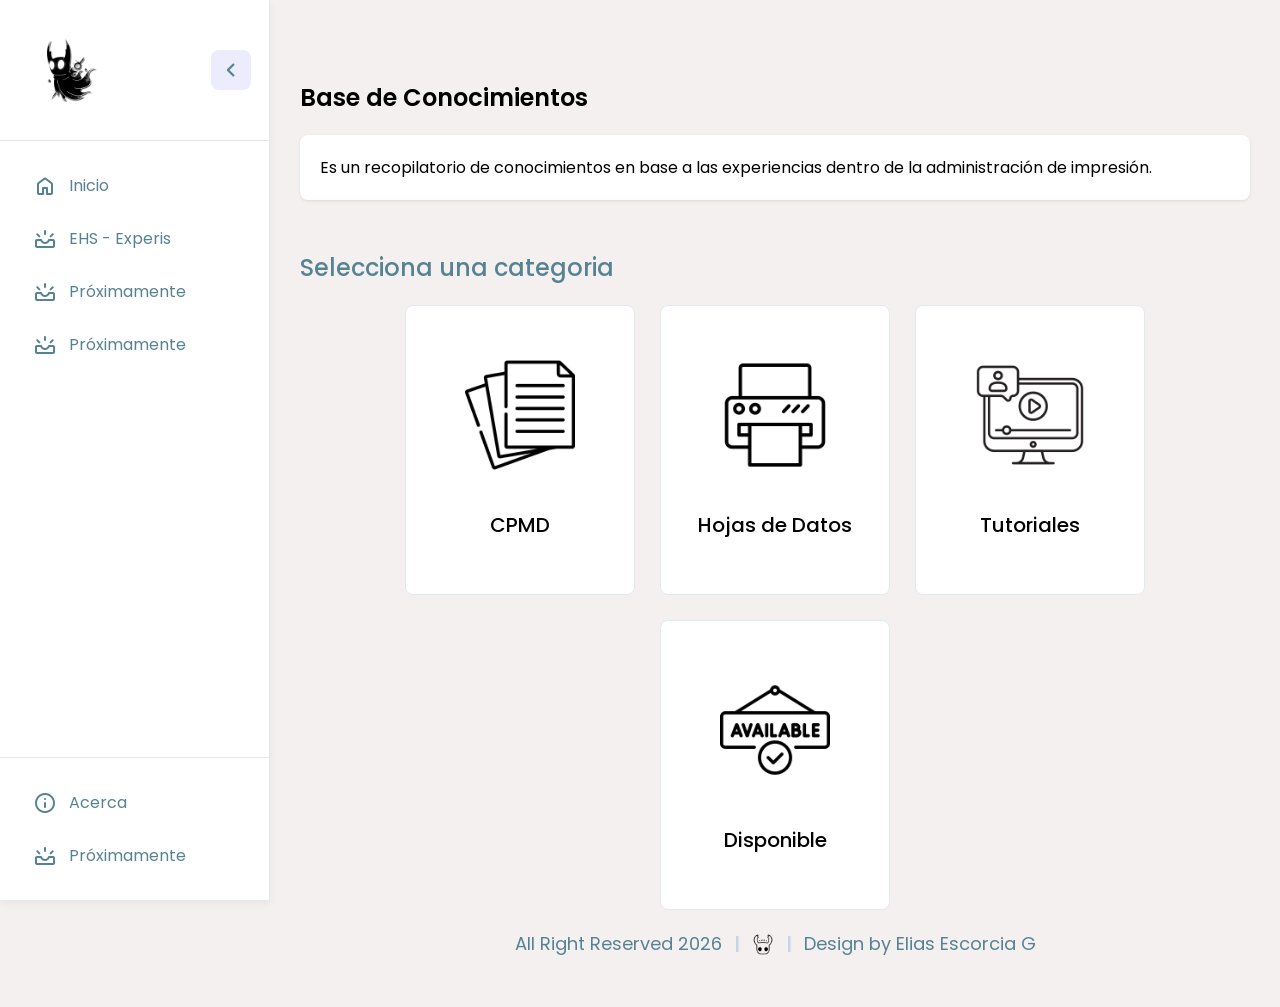
==== index.html @ 014ab872 "Updates EHS" ====
<!DOCTYPE html>
<html lang="en">
<head>
    <meta charset="UTF-8">
    <meta name="viewport" content="width=device-width, initial-scale=1.0">
    <title>Base de Conocimientos</title>
    <link rel="icon" type="image/png" href="Images/favicon.png">
    <!--linking icons from google-->
    <link rel="stylesheet" href="https://fonts.googleapis.com/css2?family=Material+Symbols+Rounded:opsz,wght,FILL,GRAD@24,400,0,0" />
    <link rel="stylesheet" href="https://fonts.googleapis.com/css2?family=Material+Symbols+Outlined:opsz,wght,FILL,GRAD@20..48,100..700,0..1,-50..200&icon_names=menu" />
    <link rel="stylesheet" href="CSS/style.css">
    <link rel="stylesheet" href="CSS/footer.css">
    <link rel="stylesheet" href="CSS/EHS-Layout.css">
</head>
<body>
    <nav class="site-nav">
        <button class="sidebar-toggle">
                <span class="material-symbols-outlined">menu</span>
            </button>
    </nav>
    <div class="container">
        <aside class="sidebar">
        <header class="sidebar-header">
            <img src="Images/logo.png" alt="Logo-Osas" class="header-logo">
            <button class="sidebar-toggle">
                <span class="material-symbols-rounded">chevron_left</span>
            </button>
        </header>
        <div class="sidebar-content">
            <ul class="menu-list">
                 <li class="menu-item">
                    <a onclick="loadPage('Pages/home.html')" class="menu-link">
                        <span class="material-symbols-rounded">home</span>
                        <span class="menu-label">Inicio</span>
                        </a>
                </li>

                <li class="menu-item">
                   <a onclick="loadPage('Pages/EHS.html')" class="menu-link">
                        <span class="material-symbols-rounded">upcoming</span>
                        <span class="menu-label">EHS - Experis</span>
                    </a>
                </li>

                <li class="menu-item">
                    <a href="#" class="menu-link">
                        <span class="material-symbols-rounded">upcoming</span>
                         <span class="menu-label">Próximamente</span>
                    </a>
                </li>

                <li class="menu-item">
                    <a href="#" class="menu-link">
                        <span class="material-symbols-rounded">upcoming</span>
                        <span class="menu-label">Próximamente</span>
                    </a>
                </li>
            </ul>
        </div>

        <div class="sidebar-footer">
            <ul class="menu-list">
                <li class="menu-item">
                    <a onclick="loadPage('Pages/about.html')" class="menu-link">
                        <span class="material-symbols-rounded">info</span>
                        <span class="menu-label">Acerca</span>
                    </a>
                </li>

                <li class="menu-item">
                    <a href="#" class="menu-link">
                        <span class="material-symbols-rounded">upcoming</span>
                        <span class="menu-label">Próximamente</span>
                    </a>
                </li> 
            </ul>
        </div>
        </aside>
        <main class="main-content">
                <div id="content">
                </div>
                <footer class="site-footer">
                    <span>All Right Reserved 2026</span>
                    <span class="footer-separator">|</span>
                    <img src="Images/favicon.png"
                        alt="Favicon"
                        class="footer-logo">
                    <span class="footer-separator">|</span>
                    <span>Design by Elias Escorcia G</span>
                </footer>
        </main>
    </div>   
    <script src="JS/Colapsable.js"></script>
    <script src="JS/apps.js"></script>
  
</body>

</html>
---- CSS/style.css ----
/* Import */
@import url('https://fonts.googleapis.com/css2?family=Poppins:ital,wght@0,400;0,600;0,700;1,500&display=swap');


*{
    margin:0;
    padding:0;
    box-sizing:border-box;
    font-family: "Poppins", sans-serif;
}

:root{
--color-text-primary: #568393;
--color-text-placeholder: #798eae;
--color-bg-primary: #f5f0f0;
--color-bg-secondary: #ececfd;
--color-bg-sidebar: #fff;
--color-border-hr: #e2e8f0;
--color-hover-primary: #024ad8;
--color-hover-secondary: #ff5050;
--color-shadow: rgba(0, 0, 0, 0.05);
--color-text-secondary: #fff;
--color-text-span: #000;
}

body{
    background: var(--color-bg-primary);
}

/* SIDEBAR */

.sidebar{
   position: sticky;
   top: 0;
   height: 100vh;
   width: 270px;
   display: flex;
   flex-direction: column;
   flex-shrink: 0;
   background:var(--color-bg-sidebar);
   border-right: 1px solid var(--color-border-hr);
   box-shadow: 0 3px 9px var(--color-shadow);
   transition: width 0.4s ease;
}

.sidebar.collapsed {
    width: 90px;
}

.sidebar .sidebar-header{
    display: flex;
    padding: 20px 18px;
    align-items: center;
    justify-content: space-between;
    border-bottom: 1px solid var(--color-border-hr);
}

.sidebar-header .header-logo{
    width: 100px;
    height: 100px;
    object-fit: cover;
    display: block;
    border-radius: 50%;
    transition: opacity 0.4s ease;
}

.sidebar.collapsed .sidebar-header .header-logo{
    opacity: 0;
    pointer-events: none;
}

.site-nav .sidebar-toggle,
.sidebar-header .sidebar-toggle{
    height: 40px;
    width: 40px;
    border: none;
    position: absolute;
    right: 18px;
    border-radius: 8px;
    cursor: pointer;
    display: flex;
    align-items: center;
    justify-content: center;
    color: var(--color-text-primary);
    background:var(--color-bg-secondary);
    transition: 0.4s ease;
}

.sidebar.collapsed .sidebar-header .sidebar-toggle{
    height: 48px;
    width: 50px;
    transform: translateX(-2px);
}

.site-nav .sidebar-toggle:hover,
.sidebar-header .sidebar-toggle:hover{
    background: var(--color-hover-secondary);
}

.sidebar-header .sidebar-toggle span{
    font-size: 1.75rem;
    transition: transform 0.4s ease;
}

.sidebar.collapsed .sidebar-toggle span {
    transform: rotate(180deg);
}

.sidebar .sidebar-content{
    flex: 1;
    padding: 20px 18px;
    overflow: hidden auto;
    scrollbar-width: none;
    scrollbar-color: var(--color-text-placeholder) transparent;
}

.sidebar.collapsed .sidebar-content {
    scrollbar-width: none;
}

.sidebar-content .menu-list {
    display: flex;
    gap: 4px;
    flex-direction: column;
    list-style: none;
}

.menu-list .menu-link {
    text-decoration: none;
    display: flex;
    align-items: center;
    gap: 12px;
    white-space: nowrap;
    padding: 12px 15px;
    border-radius: 8px;
    color: var(--color-text-primary);
    transition: 0.3s ease;
}

.menu-link .menu-label{
    transition: 0.3s ease;
}

.sidebar.collapsed .menu-link .menu-label {
    opacity: 0;
    pointer-events: none;
}

.menu-list .menu-link:is(:hover, .active) {
    color: #fff;
    background: var(--color-hover-primary) ;
}

.sidebar .sidebar-footer {
    padding: 20px 18px;
    white-space: nowrap;
    border-top: 1px solid var(--color-border-hr);
}

.sidebar-footer .menu-list {
    display: flex;
    gap: 4px;
    flex-direction: column;
    list-style: none;
}

.site-nav {
    position: sticky;
    display: none;
    top: 0;
    padding: 15px 20px;
    background: var(--color-bg-primary);
    border-bottom: 1px solid var(--color-border-hr);
}

.site-nav .sidebar-toggle {
    position: unset;
}

.container {
    display: flex;
    min-height: 100vh;
}

.main-content{
    flex:1;
    display:flex;
    flex-direction:column;
    min-height:100vh;
    width:100%;
    padding:30px;
}

#content{
    flex:1;
}

.main-content .page-title {
    font-size: 1.5rem;
    font-weight: 600;
    margin-bottom: 20px;
    margin-top: 50px;
}

.main-content .card {
    border-radius: 8px;
    padding: 20px;
    background-color: var(--color-bg-sidebar);
    box-shadow: 0 1px 3px rgba(0, 0, 0, 0.1);
}

.categories {
    margin-top: 50px;
}

.categories h2 {
    margin-bottom: 25px;
    color: var(--color-text-primary);
    margin-bottom: 20px;
    font-size: 1.5rem;
    font-weight: 500;
}

.tickets {
    display: flex;
    flex-wrap: wrap;
    gap: 25px;
    justify-content: center;
}

.ticket {
    width: 230px;
    height: 290px;
    background: var(--color-bg-sidebar);
    border-radius: 8px;
    text-decoration: none;
    display: flex;
    flex-direction: column;
    justify-content: center;
    align-items: center;
    border: 1px solid var(--color-border-hr);
    transition: all 0.3s ease;
}

.ticket img {
    width: 110px;
    margin-bottom: 20px;
}

.icon-white {
    display: none;
}

.ticket span {
    font-size: 1.25rem;
    font-weight: 500;
    margin-top: 20px;
    color: var(--color-text-span);
}

.ticket:hover {
    background: var(--color-hover-primary);
}

.ticket:hover span {
    color: var(--color-text-secondary);
}

.ticket:hover .icon-black {
    display: none;
}

.ticket:hover .icon-white {
    display: block;
}

.about-page{
    position:relative;
    width:100%;
    min-height:80vh;
    background-image:url('../Images/bg-about.png');
    border-radius:12px;
    background-size:cover;
    background-position:center;
    background-repeat:no-repeat;
    overflow:hidden;
    justify-content:center;
    align-items:center;
}

.under-construction{
    position:relative;
    width:100%;
    min-height:80vh;
    background-image:url('../Images/under-construction.jpg');
    border-radius:12px;
    background-size:cover;
    background-position:center;
    background-repeat:no-repeat;
    overflow:hidden;
    justify-content:center;
    align-items:center;
}

.built-in{
    position:relative;
    width:100%;
    min-height:90vh;
    border-radius:12px;
    background-size:cover;
    background-position:center;
    background-repeat:no-repeat;
    overflow:hidden;
    justify-content:center;
    align-items:center;
}

/* Capa oscura para proteger la lectura */

.about-overlay{
    position:absolute;
    inset:0;
    background:rgba(5, 21, 63, 0.40);
    display:flex;
    align-items:center;
}

/* Contenido */

.about-content{
    margin:0 auto;
    max-width:1100px;
    padding:80px;
    color:white;
}

.about-label{
    display:block;
    font-size:14px;
    letter-spacing:3px;
    text-transform:uppercase;
    margin-bottom:20px;
    opacity:.9;
}

.about-title{
    font-size:50px;
    font-weight:600;
    line-height:1.1;
    margin-bottom:30px;
    text-justify:justify;
    margin-bottom: 120px;
}

.about-description{
    margin-top:20px;
    font-size:18px;
    line-height:1.8;
    max-width:800px;
    color:rgba(255,255,255,.95);
    text-justify:justify;
    justify-content:justify;
}

.page-transition{
    opacity:0;
    transform:translateY(20px) scale(0.98);
    transition:all .4s ease;
}

.page-transition.show{
    opacity:1;
    transform:translateY(0) scale(1);
}

#content{
    width:100%;
    max-width: 1100px;
    margin: 0 auto;
    opacity: 1;
    transform: translateY(0);
    transition:
        opacity 0.35s ease,
        transform 0.35s ease;
}

#content.page-exit{
    opacity: 0;
    transform: translateY(-30px);
}

/* HEADER CPMD & DS-SM*/

.documents-page{
    background:#ffffff;
    border-radius:24px;
    padding:30px;
    box-shadow:0 4px 12px rgba(0,0,0,.05);
    width:100%;
}

.documents-header{
    display: flex;
    justify-content: space-between;
    align-items: flex-start;
    margin-bottom: 40px;
}

.docs-title{
    display: flex;
    flex-direction: column;
    gap: 10px;
}

.docs-right{
    display: flex;
    flex-direction: column;
    align-items: flex-end;
    gap: 20px;
}

.docs-title p{
    color:#64748b;
    font-size:1.1rem;
}

/* BOTONES SUPERIORES */

.docs-nav{
    display:flex;
    gap:12px;
}

.docs-nav button{
    background:#F3F4F6;
    border:none;
    border-radius:12px;
    padding:12px 18px;
    cursor:pointer;
    font-size:0.95rem;
    font-weight:500;
    color:#374151;
    transition:all .3s ease;
}

.docs-nav button:hover{
    background:#024AD8;
    color:#ffffff;
}

.alter-link.active{
    background:#024AD8;
    color:#fff;
}

/* TOOLBAR */

.docs-toolbar{
    display: flex;
    justify-content: flex-end;
}

/* SEARCH */

.docs-toolbar input{
    width:320px;
    height:46px;
    border:1px solid #E5E7EB;
    border-radius:12px;
    padding:0 16px;
    outline:none;
    background:#FAFAFA;
    font-size:0.95rem;
    color:#374151;
}

.docs-toolbar input:focus{
    border-color:#024AD8;
    background:#fff;
}

/* TABLE CONTAINER */

.table-container{
    marign-top:20px;
    background:#ffffff;
    border-radius:16px;
    overflow:hidden;
    border:1px solid #E5E7EB;
}

/* TABLE */

.documents-table{
    width:100%;
    border-collapse:collapse;
    table-layout: fixed;
}

.documents-table thead{
    background:#F8F9FB;
}

.documents-table th{
    padding:18px;
    text-align:left;
    font-size:0.95rem;
    font-weight:600;
    color:#374151;
}

.documents-table th:nth-child(1){
    width:80px;
}

.documents-table th:nth-child(2){
    width:300px;
}

.documents-table th:nth-child(3){
    width:auto;
}

.documents-table th:nth-child(4){
    width:160px;
}

.documents-table th:nth-child(5){
    width:180px;
}

.documents-table td{
    padding:18px;
    border-top:1px solid #F1F1F1;
    color:#4B5563;
    font-size:0.95rem;
}

/* HOVER FILAS */

.documents-table tbody tr:hover{
    background:#F8FBFF;
}

/* STATUS */

.status-available{
    display:inline-flex;
    align-items:center;
    justify-content:center;
    min-width:100px;
    padding:8px 16px;
    border-radius:20px;
    font-size:.85rem;
    font-weight:500;
    background:#DDF8E8;
    color:#16A34A;
}

/* DOWNLOAD BUTTON */

.download-btn{
    display:inline-block;
    background: var:(--color-bg-secondary);
    color: var(--color-text-primary);
    text-decoration:none;
    padding:8px 16px;
    border-radius:10px;
    font-size:0.90rem;
    font-weight:500;
    transition:.3s ease;
}

.download-btn:hover{
    background:#0138A6;
    color:#ffffff;
}


@media(max-width: 1100px) {
    body::before {
        content: "";
        position:absolute;
        inset: 0;
        z-index: 10;
        opacity: 0;
        pointer-events: none;
        background: rgba(0, 0, 0, 0.4);
        transition: 0.4s ease;
    }

     body:has(.sidebar:not(.collapsed))::before {
        opacity: 1;
        pointer-events: auto;
     }

    .site-nav{
        display: block;
    }
    .sidebar {
        position: fixed;
        left: 0;
        width: 270px;
        height: 100%;
        z-index: 20;
        transition: left 0.4s ease;

    }

    .sidebar.collapsed {
        left: -270px;
        width: 270px;
    }

    .tickets {
        justify-content: center;
    }

    .about-content{
        padding: 40px;
        justify-content: center;
    }

    .about-title{
        font-size: 48px;
    }

    .about-description{
        font-size: 18px;
    }

    .docs-header{
        flex-direction:column;
        align-items:flex-start;
        gap:20px;
    }

    .docs-nav{
        flex-wrap:wrap;
    }

    .docs-toolbar{
        justify-content:flex-start;
    }

    .docs-toolbar input{
        width:100%;
        max-width:400px;
    }

    .table-container{
        overflow-x:auto;
    }

    .documents-table{
        min-width:900px;
    }

}

@keyframes slideUpPage {

    from{
        opacity:0;
        transform:translateY(50px);
    }

    to{
        opacity:1;
        transform:translateY(0);
    }

}
---- CSS/footer.css ----
:root{
--color-text-primary: #568393;
--color-text-placeholder: #798eae;
--color-bg-primary: #f5f0f0;
--color-bg-secondary: #ececfd;
--color-bg-sidebar: #fff;
--color-border-hr: #e2e8f0;
--color-hover-primary: #024ad8;
--color-hover-secondary: #ff5050;
--color-shadow: rgba(0, 0, 0, 0.05);
--color-text-secondary: #fff;
--color-text-span: #000;
}


/* ==========================
   FOOTER
========================== */

.site-footer{
    display:flex;
    justify-content:center;
    align-items:center;
    gap:12px;
    padding:20px 0;
    color: var(--color-text-primary);
    font-size:18px;
}

#footer-container{
    max-width:1200px;
    margin:0 auto;
}

.footer-logo{
    width:22px;
    height:22px;
    object-fit:contain;
}

.footer-separator{
    color:#CBD5E1;
    font-weight:600;
}

@media(max-width:768px){

    .site-footer{
        flex-wrap:wrap;
        text-align:center;
    }

}
---- CSS/EHS-Layout.css ----
/* ==========================
   EHS PAGE
========================== */

/* TARJETA SUPERIOR */
.EHS-header{
    position: relative;
    margin-bottom: 50px;
}

.EHS-header::after{
    content:'';
    position:absolute;
    bottom:-25px;
    left:50%;
    transform:translateX(-50%);
    width:150px;
    height:4px;
    background:#0066cc;
    border-radius:20px;
}

.docs-title h1{
    margin-bottom: 15px;
}

.docs-title p{
    margin-bottom: 0;
}

/* CONTENEDOR VIDEO + DESCARGAS */
.ehs-container{
    margin-top: 15px;
    display: flex;
    gap: 0;
    background: rgba(255,255,255,0.55);
    border-radius: 35px;
    overflow: hidden;
    box-shadow: 0 8px 20px rgba(0,0,0,0.08);
    z-index: 1;
    position: relative;
    transform: translateY(10px);
}

/* PANEL VIDEO */

.ehs-video-panel{
    display:flex;
    justify-content:center;
    align-items:center;
    overflow:hidden;
}

.ehs-video{
    width:100%;
    height:100%;
    object-fit:contain;
    background:#000;
}

/* PANEL DOCUMENTOS */

.ehs-documents-panel{
    display:flex;
    justify-content:center;
    align-items:center;
    padding:20px 30px;
}

.ehs-documents-panel::before{
    content:"";
    position:absolute;
    left:-55px;
    top:0;
    width:120px;
    height:100%;
    border-radius:300px;
    z-index:-1;
}

/* CONTENEDOR BOTONES */

.ehs-downloads{
    width:100%;
    max-width:200px;
    margin:auto;
}

/* BOTONES */

.ehs-download-btn{
    text-decoration:none;
    width:100%;
    min-height:90px;
    border:none;
    background:rgba(255,255,255,0.35);
    backdrop-filter: blur(12px);
    -webkit-backdrop-filter: blur(12px);    
    border-radius:18px;
    cursor:pointer;
    display:flex;
    flex-direction:column;
    justify-content:center;
    align-items:center;
    gap:12px;
    padding:20px;
    transition:all .3s ease;
}

.ehs-download-btn:hover{
    background:#024AD8;
    color:#ffffff;
    transform:translateY(-3px);
}

.ehs-download-btn img{
    width:46px;
    height:46px;
    object-fit:contain;
}

.ehs-download-btn span{
    text-align:center;
    font-size:0.95rem;
    font-weight:600;
    line-height:1.4;
}

.icon_white{
    display:none;
}

.ehs-download-btn:hover .icon_black{
    display:none;
}

.ehs-download-btn:hover .icon_white{
    display:block;
}

/* RESPONSIVE */

@media(max-width:1024px){
    .ehs-container{
        flex-direction:column;
        min-height:auto;
    }

    .ehs-video-panel{
        min-height:350px;
    }

    .ehs-documents-panel{
        padding:30px;
    }
}
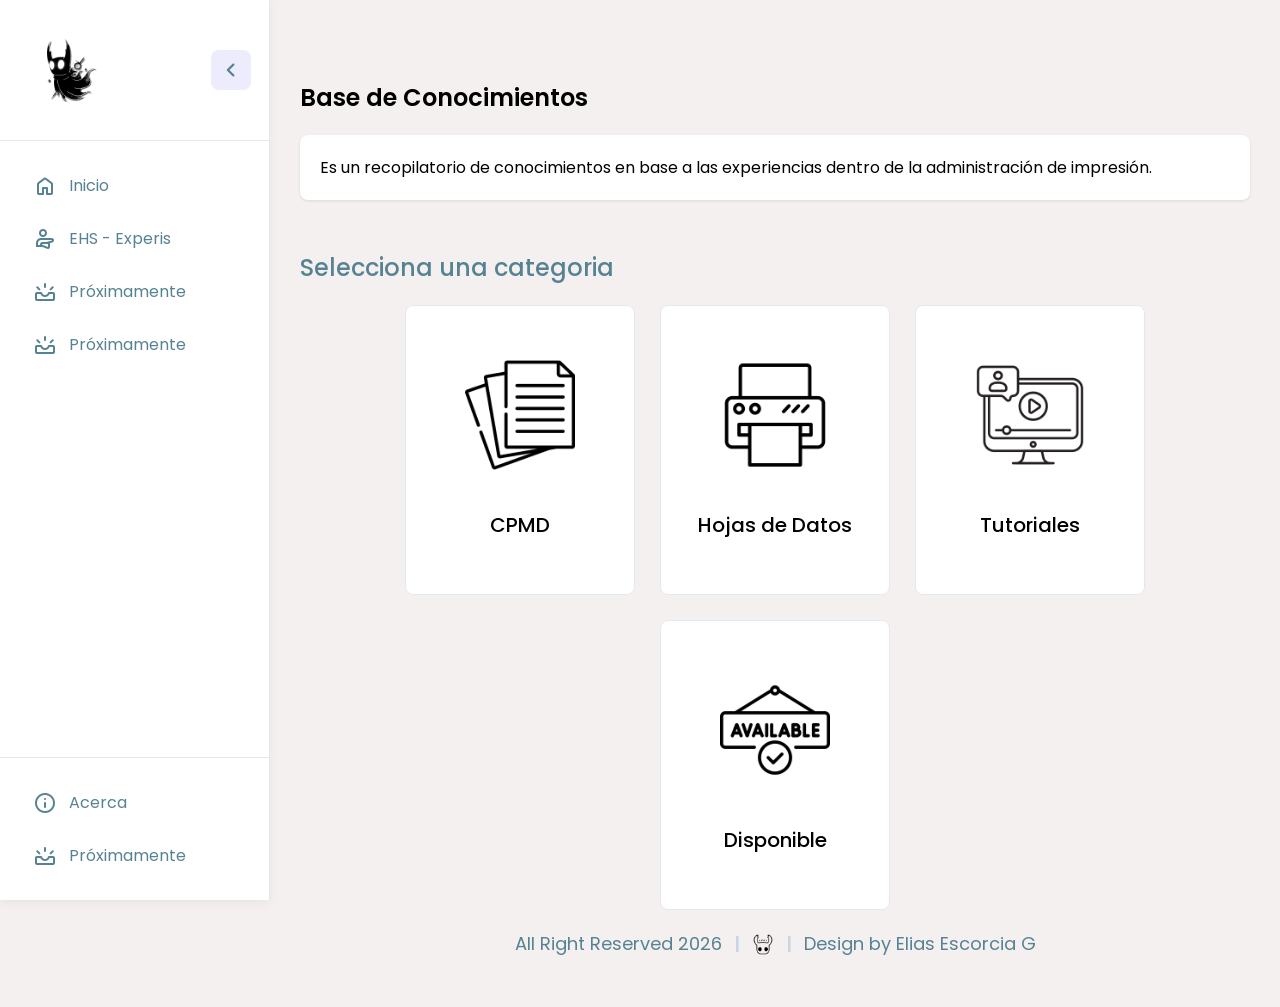
==== commit 8df7f57e: "update icon EHS" ====
--- a/index.html
+++ b/index.html
@@ -8,6 +8,7 @@
     <!--linking icons from google-->
     <link rel="stylesheet" href="https://fonts.googleapis.com/css2?family=Material+Symbols+Rounded:opsz,wght,FILL,GRAD@24,400,0,0" />
     <link rel="stylesheet" href="https://fonts.googleapis.com/css2?family=Material+Symbols+Outlined:opsz,wght,FILL,GRAD@20..48,100..700,0..1,-50..200&icon_names=menu" />
+    <link rel="stylesheet" href="https://fonts.googleapis.com/css2?family=Material+Symbols+Outlined:opsz,wght,FILL,GRAD@24,400,0,0&icon_names=physical_therapy" />
     <link rel="stylesheet" href="CSS/style.css">
     <link rel="stylesheet" href="CSS/footer.css">
     <link rel="stylesheet" href="CSS/EHS-Layout.css">
@@ -37,7 +38,7 @@
 
                 <li class="menu-item">
                    <a onclick="loadPage('Pages/EHS.html')" class="menu-link">
-                        <span class="material-symbols-rounded">upcoming</span>
+                        <span class="material-symbols-outlined">physical_therapy</span>
                         <span class="menu-label">EHS - Experis</span>
                     </a>
                 </li>
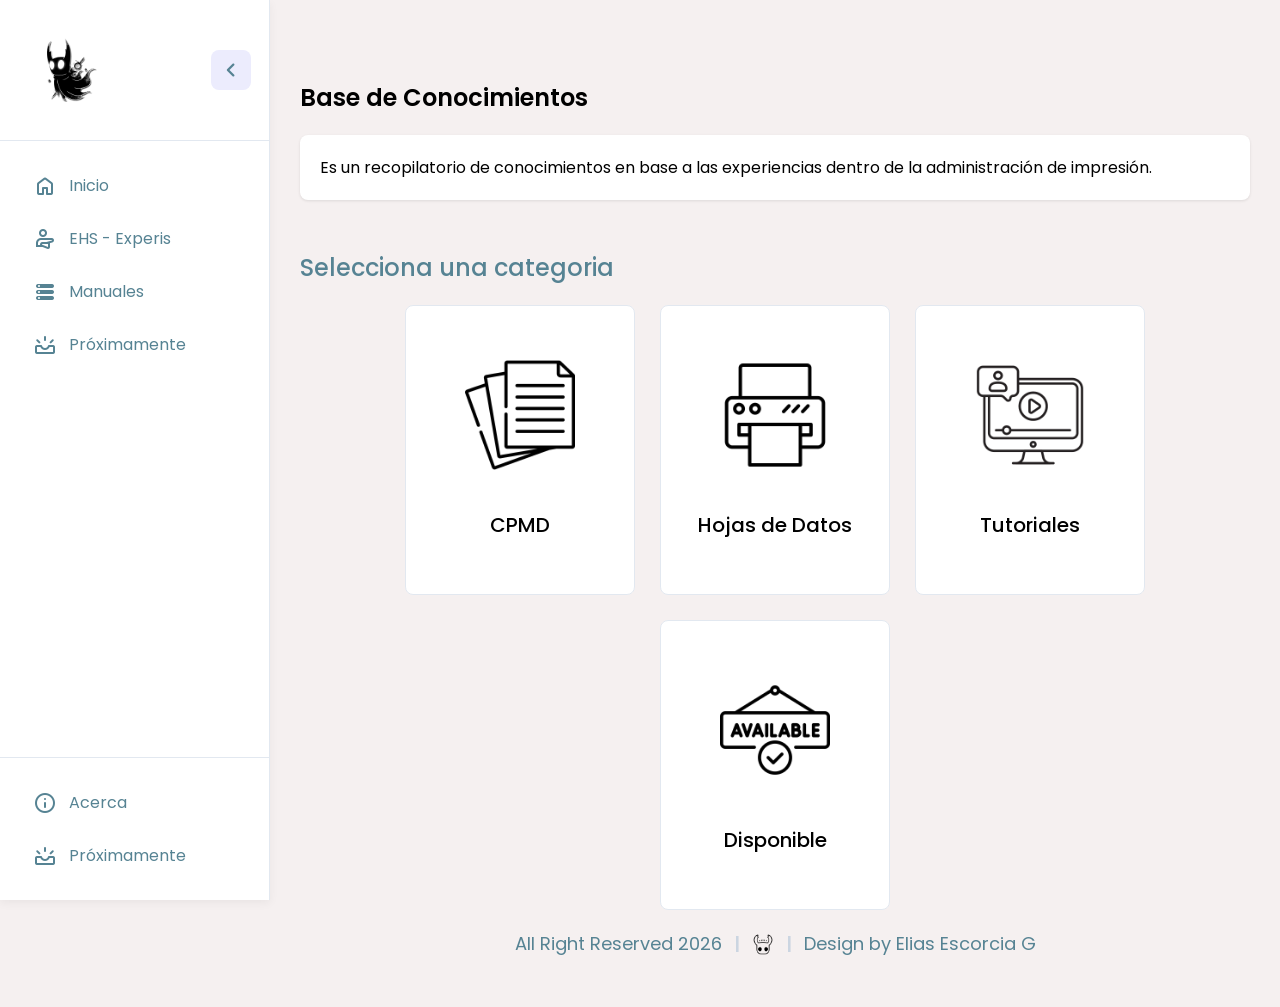
==== commit 2f48d0a0: "Manuals page Create the Manual page" ====
--- a/index.html
+++ b/index.html
@@ -9,6 +9,7 @@
     <link rel="stylesheet" href="https://fonts.googleapis.com/css2?family=Material+Symbols+Rounded:opsz,wght,FILL,GRAD@24,400,0,0" />
     <link rel="stylesheet" href="https://fonts.googleapis.com/css2?family=Material+Symbols+Outlined:opsz,wght,FILL,GRAD@20..48,100..700,0..1,-50..200&icon_names=menu" />
     <link rel="stylesheet" href="https://fonts.googleapis.com/css2?family=Material+Symbols+Outlined:opsz,wght,FILL,GRAD@24,400,0,0&icon_names=physical_therapy" />
+    <!--linking Stylesheets-->
     <link rel="stylesheet" href="CSS/style.css">
     <link rel="stylesheet" href="CSS/footer.css">
     <link rel="stylesheet" href="CSS/EHS-Layout.css">
@@ -44,9 +45,9 @@
                 </li>
 
                 <li class="menu-item">
-                    <a href="#" class="menu-link">
-                        <span class="material-symbols-rounded">upcoming</span>
-                         <span class="menu-label">Próximamente</span>
+                    <a onclick="loadPage('Pages/Manuals.html')" class="menu-link">
+                        <span class="material-symbols-rounded">storage</span>
+                         <span class="menu-label">Manuales</span>
                     </a>
                 </li>
 
--- a/CSS/style.css
+++ b/CSS/style.css
@@ -415,7 +415,7 @@
 .docs-right{
     display: flex;
     flex-direction: column;
-    align-items: flex-end;
+    align-items: flex;
     gap: 20px;
 }
 
@@ -428,7 +428,10 @@
 
 .docs-nav{
     display:flex;
+    justify-content:center;
+    align-items:center;
     gap:12px;
+    padding:12px;
 }
 
 .docs-nav button{
@@ -557,6 +560,19 @@
     color:#16A34A;
 }
 
+.status-unavailable{
+    display:inline-flex;
+    align-items:center;
+    justify-content:center;
+    min-width:100px;
+    padding:8px 16px;
+    border-radius:20px;
+    font-size:.85rem;
+    font-weight:500;
+    background:#FEE2E2;
+    color:#DC2626;
+}
+
 /* DOWNLOAD BUTTON */
 
 .download-btn{
--- a/CSS/EHS-Layout.css
+++ b/CSS/EHS-Layout.css
@@ -120,10 +120,15 @@
 }
 
 .ehs-download-btn span{
+    color:#000000;
     text-align:center;
     font-size:0.95rem;
     font-weight:600;
     line-height:1.4;
+}
+
+.ehs-download-btn:hover span{
+    color:#fff;
 }
 
 .icon_white{
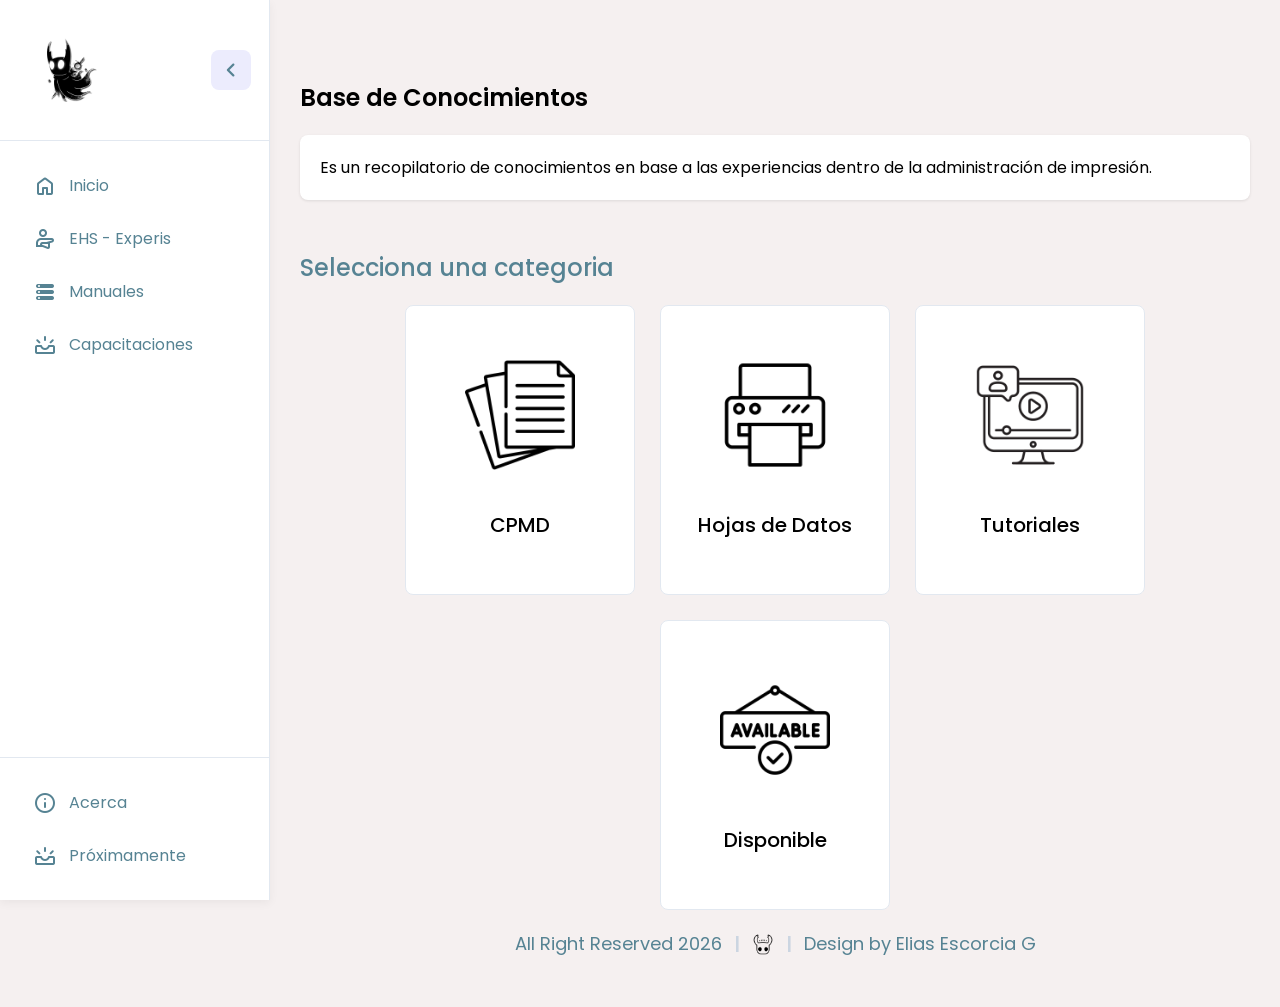
==== commit d0a771be: "Update new page" ====
--- a/index.html
+++ b/index.html
@@ -54,7 +54,7 @@
                 <li class="menu-item">
                     <a href="#" class="menu-link">
                         <span class="material-symbols-rounded">upcoming</span>
-                        <span class="menu-label">Próximamente</span>
+                        <span class="menu-label">Capacitaciones</span>
                     </a>
                 </li>
             </ul>
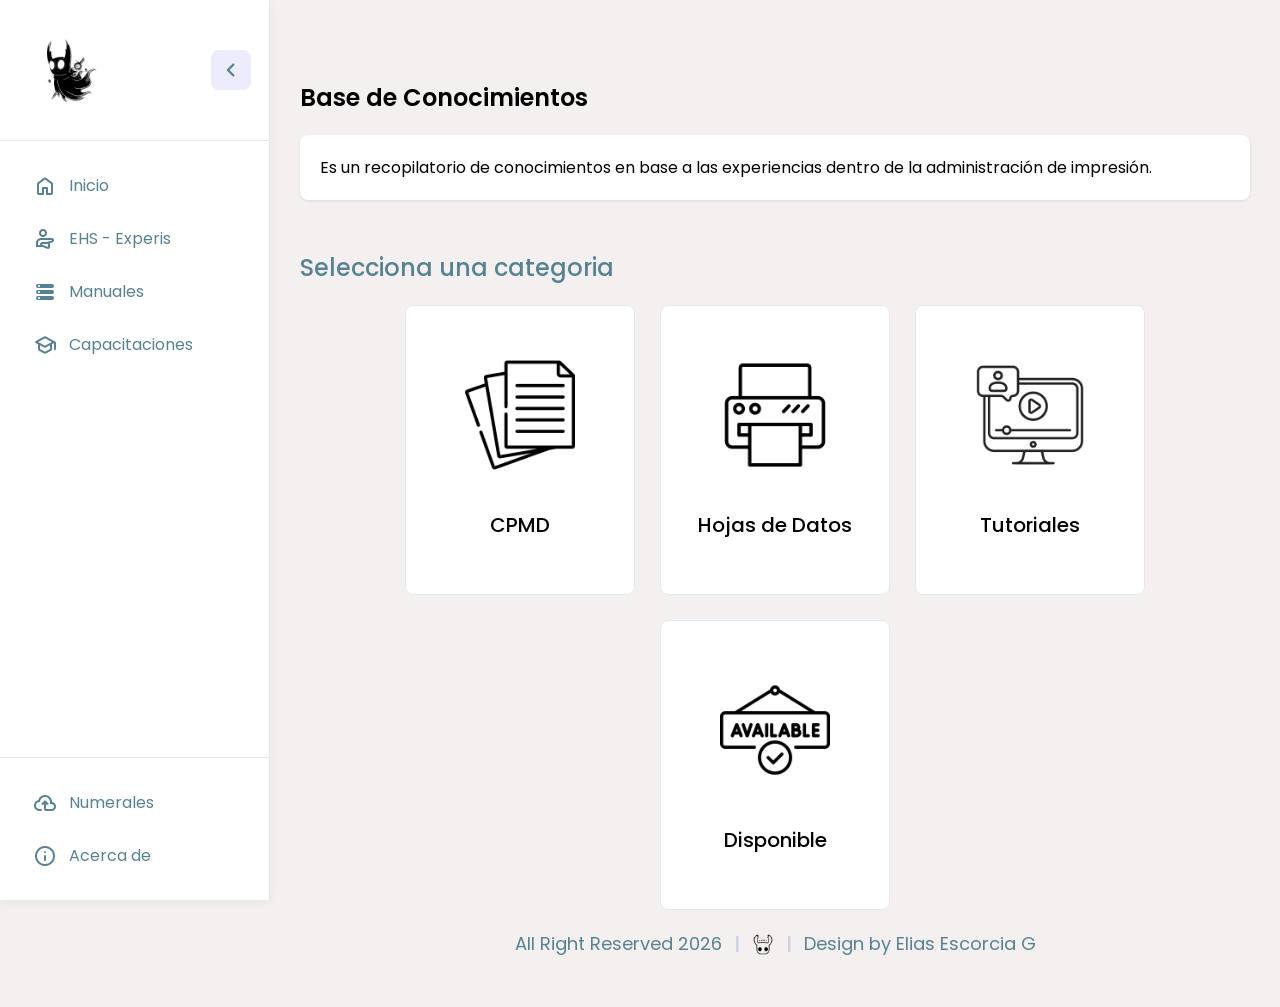
==== commit 0c27e7dc: "New Page and update Create a new page, update style" ====
--- a/index.html
+++ b/index.html
@@ -53,7 +53,7 @@
 
                 <li class="menu-item">
                     <a href="#" class="menu-link">
-                        <span class="material-symbols-rounded">upcoming</span>
+                        <span class="material-symbols-rounded">school</span>
                         <span class="menu-label">Capacitaciones</span>
                     </a>
                 </li>
@@ -63,18 +63,18 @@
         <div class="sidebar-footer">
             <ul class="menu-list">
                 <li class="menu-item">
+                    <a onclick="loadPage('Pages/Numeral.html')" class="menu-link">
+                        <span class="material-symbols-rounded">cloud_upload</span>
+                        <span class="menu-label">Numerales</span>
+                    </a>
+                </li> 
+
+                <li class="menu-item">
                     <a onclick="loadPage('Pages/about.html')" class="menu-link">
                         <span class="material-symbols-rounded">info</span>
-                        <span class="menu-label">Acerca</span>
+                        <span class="menu-label">Acerca de</span>
                     </a>
                 </li>
-
-                <li class="menu-item">
-                    <a href="#" class="menu-link">
-                        <span class="material-symbols-rounded">upcoming</span>
-                        <span class="menu-label">Próximamente</span>
-                    </a>
-                </li> 
             </ul>
         </div>
         </aside>
--- a/CSS/style.css
+++ b/CSS/style.css
@@ -486,6 +486,7 @@
 
 .table-container{
     marign-top:20px;
+    margin-bottom:10px;
     background:#ffffff;
     border-radius:16px;
     overflow:hidden;
@@ -521,7 +522,7 @@
 }
 
 .documents-table th:nth-child(3){
-    width:auto;
+    width:250px;
 }
 
 .documents-table th:nth-child(4){
@@ -529,7 +530,7 @@
 }
 
 .documents-table th:nth-child(5){
-    width:180px;
+    width:160px;
 }
 
 .documents-table td{
@@ -592,6 +593,11 @@
     color:#ffffff;
 }
 
+.description{
+    text-decoration:none;
+    list-style:none;
+}
+
 
 @media(max-width: 1100px) {
     body::before {
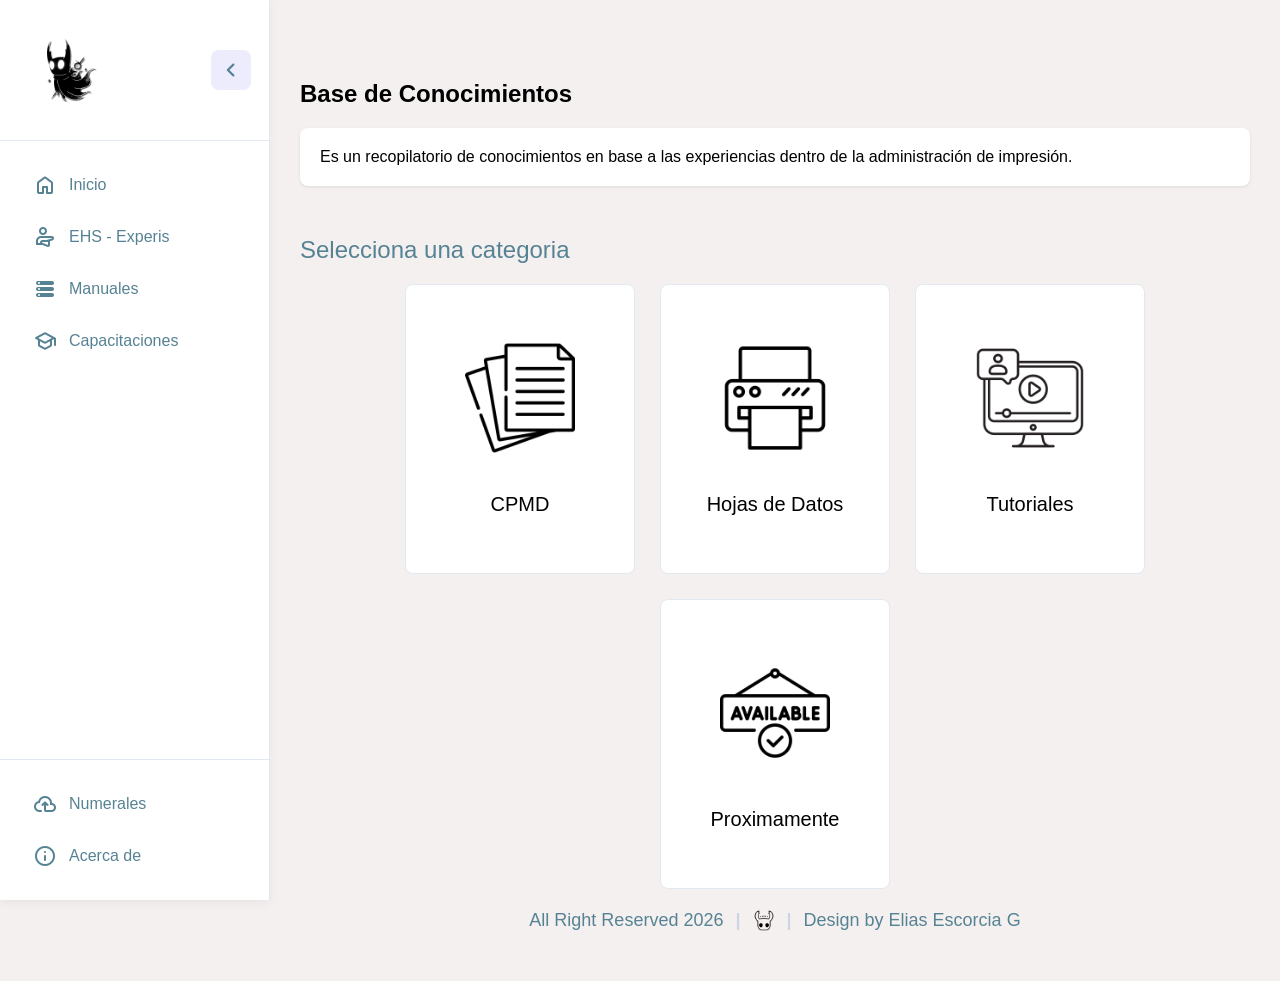
==== commit 6ea0d980: "Update new options general updates" ====
--- a/index.html
+++ b/index.html
@@ -13,6 +13,8 @@
     <link rel="stylesheet" href="CSS/style.css">
     <link rel="stylesheet" href="CSS/footer.css">
     <link rel="stylesheet" href="CSS/EHS-Layout.css">
+    <link rel="stylesheet" href="CSS/tutoriales.css">
+
 </head>
 <body>
     <nav class="site-nav">
@@ -52,7 +54,7 @@
                 </li>
 
                 <li class="menu-item">
-                    <a href="#" class="menu-link">
+                    <a onclick="loadPage('Pages/Underconstruction.html')" class="menu-link">
                         <span class="material-symbols-rounded">school</span>
                         <span class="menu-label">Capacitaciones</span>
                     </a>
@@ -94,6 +96,7 @@
     </div>   
     <script src="JS/Colapsable.js"></script>
     <script src="JS/apps.js"></script>
+    <script src="JS/Videos.js"></script>
   
 </body>
 
--- a/CSS/style.css
+++ b/CSS/style.css
@@ -1,12 +1,11 @@
 /* Import */
 @import url('https://fonts.googleapis.com/css2?family=Poppins:ital,wght@0,400;0,600;0,700;1,500&display=swap');
-
 
 *{
     margin:0;
     padding:0;
     box-sizing:border-box;
-    font-family: "Poppins", sans-serif;
+    font-family: -apple-system, BlinkMacSystemFont, "Segoe UI", Roboto, Helvetica, Arial, sans-serif;
 }
 
 :root{
@@ -291,8 +290,8 @@
 .under-construction{
     position:relative;
     width:100%;
-    min-height:80vh;
-    background-image:url('../Images/under-construction.jpg');
+    min-height:60vh;
+    background-image:url('../Images/under-construction.png');
     border-radius:12px;
     background-size:cover;
     background-position:center;
@@ -320,7 +319,7 @@
 .about-overlay{
     position:absolute;
     inset:0;
-    background:rgba(5, 21, 63, 0.40);
+    background:rgba(172, 172, 172, 0.1);
     display:flex;
     align-items:center;
 }
@@ -331,7 +330,7 @@
     margin:0 auto;
     max-width:1100px;
     padding:80px;
-    color:white;
+    color:black;
 }
 
 .about-label{
@@ -339,27 +338,31 @@
     font-size:14px;
     letter-spacing:3px;
     text-transform:uppercase;
-    margin-bottom:20px;
+    margin-bottom:10px;
     opacity:.9;
 }
 
 .about-title{
-    font-size:50px;
+    font-size:40px;
     font-weight:600;
+    max-width:1100px;
     line-height:1.1;
     margin-bottom:30px;
-    text-justify:justify;
-    margin-bottom: 120px;
+    text-justify:Center;
+    align-items:center;
+    justify-content:center;
 }
 
 .about-description{
     margin-top:20px;
-    font-size:18px;
+    margin-bottom: 20px;
+    font-size:16px;
     line-height:1.8;
-    max-width:800px;
-    color:rgba(255,255,255,.95);
-    text-justify:justify;
-    justify-content:justify;
+    max-width:1100px;
+    color:rgba(0, 0, 0, 0.95);
+    text-justify:Center;
+    align-items:center;
+    justify-content:center;
 }
 
 .page-transition{
@@ -403,7 +406,8 @@
     display: flex;
     justify-content: space-between;
     align-items: flex-start;
-    margin-bottom: 40px;
+    margin-top: 20px;
+    margin-bottom: 20px;
 }
 
 .docs-title{
@@ -432,6 +436,9 @@
     align-items:center;
     gap:12px;
     padding:12px;
+    position: sticky;
+    top: 15px;
+    z-index: 999;
 }
 
 .docs-nav button{
